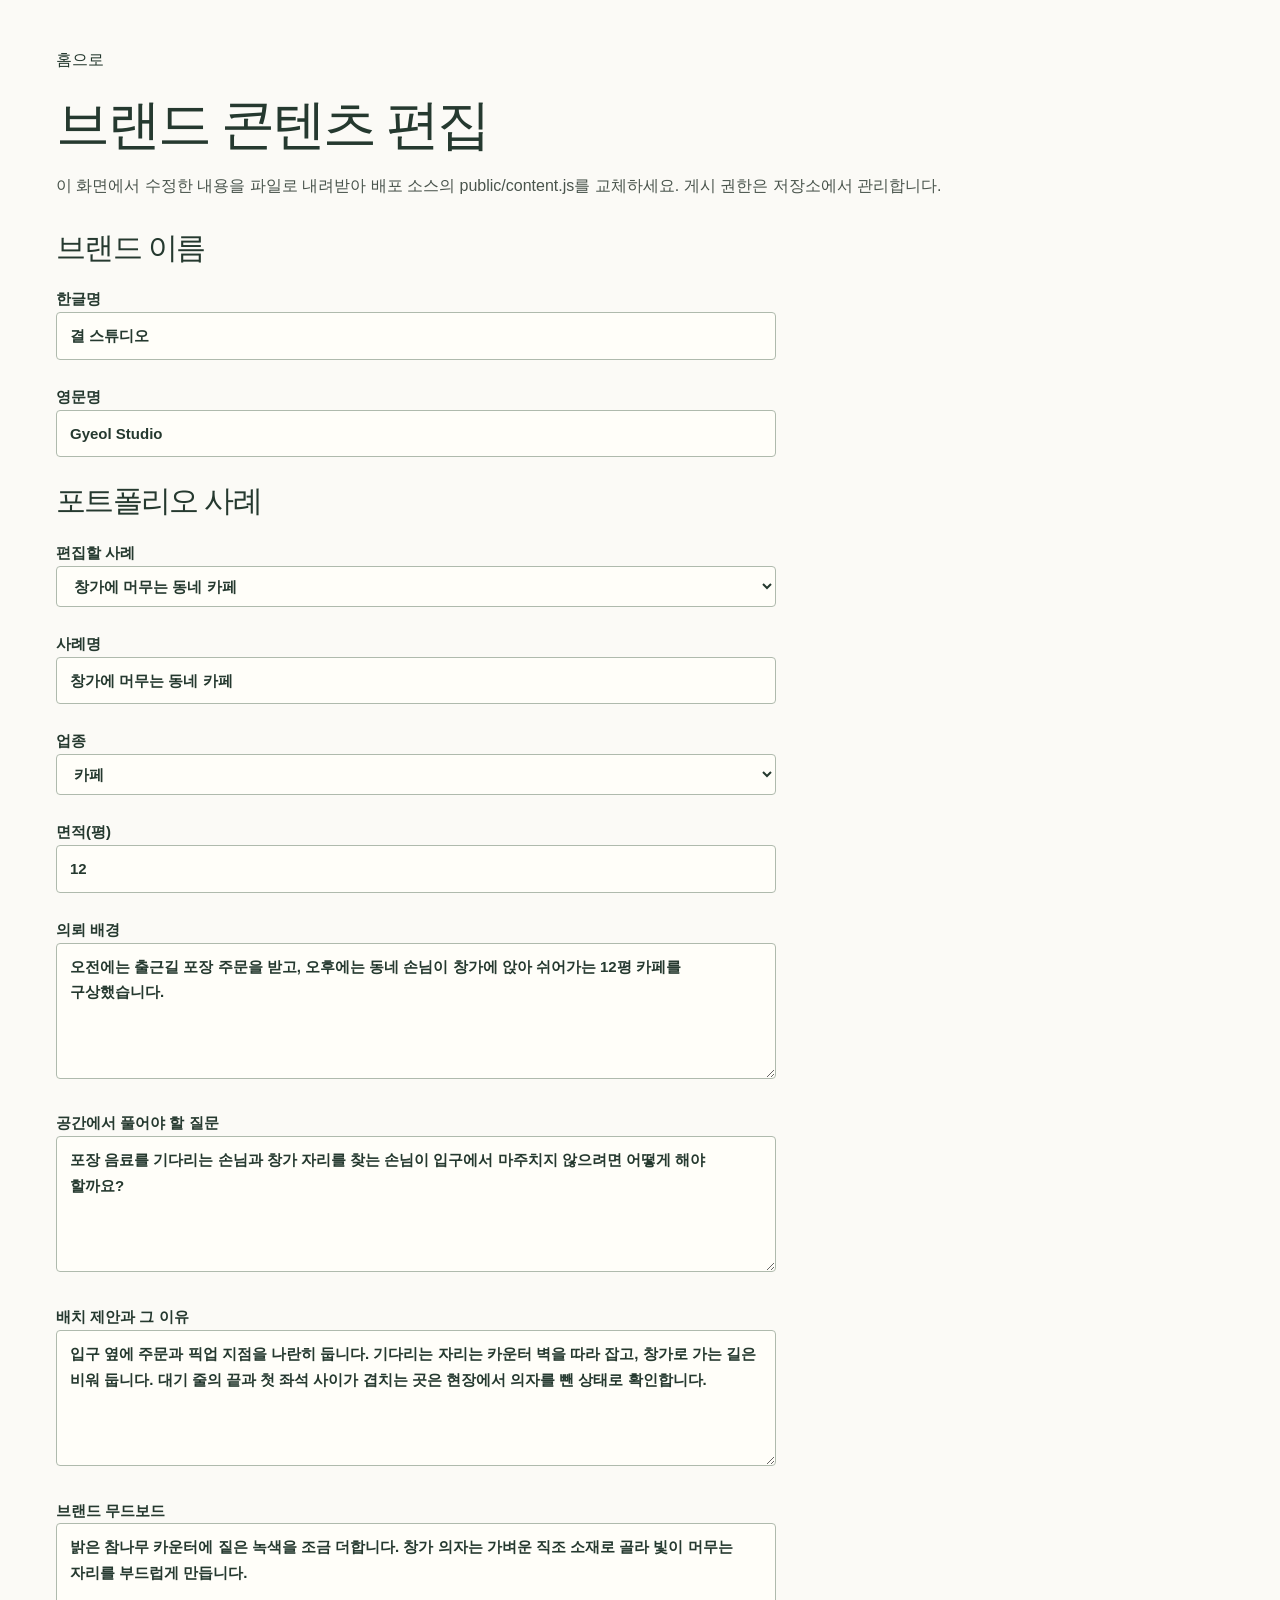
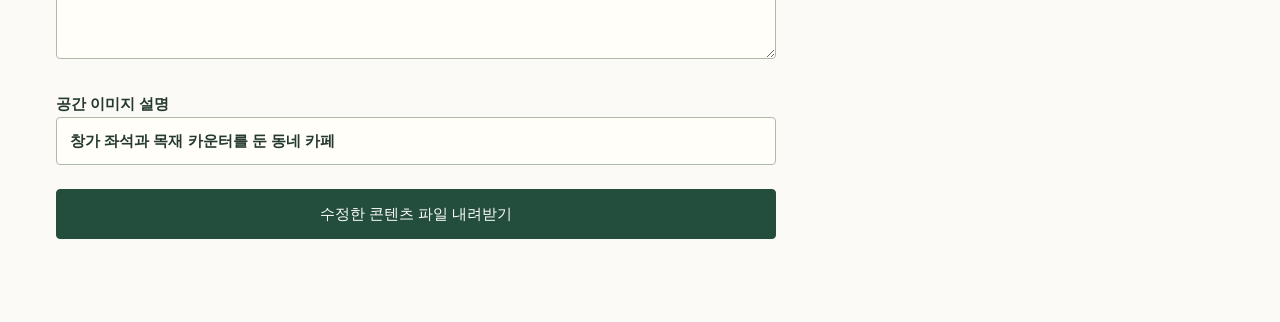
==== editor.html @ cd2ea23d "Publish Gyeol Studio portfolio and consultation preview" ====
<!doctype html><html lang="ko"><head><meta charset="utf-8"><meta name="viewport" content="width=device-width,initial-scale=1"><title>브랜드 콘텐츠 편집</title><link rel="stylesheet" href="style.css"><script defer src="content.js"></script><script defer src="editor.js"></script></head><body><main class="wrap sub"><a href="./">홈으로</a><h1>브랜드 콘텐츠 편집</h1><p>이 화면에서 수정한 내용을 파일로 내려받아 배포 소스의 public/content.js를 교체하세요. 게시 권한은 저장소에서 관리합니다.</p><form class="form fields"><h2>브랜드 이름</h2><label>한글명<input id="ko" required></label><label>영문명<input id="en" required></label><h2>포트폴리오 사례</h2><label>편집할 사례<select id="choice"></select></label><div id="entry" class="fields"></div><button class="btn primary">수정한 콘텐츠 파일 내려받기</button><p role="status"></p></form></main></body></html>
---- style.css ----
:root{--ink:#25392f;--green:#234d3c;--soft:#f7f7f1;--line:#d5dacd;--mute:#596459}*{box-sizing:border-box}body{margin:0;background:#fbfaf6;color:var(--ink);font:16px/1.72 'Apple SD Gothic Neo','Malgun Gothic',Arial,sans-serif;word-break:keep-all;-webkit-font-smoothing:antialiased}a{color:inherit;text-decoration:none}button,input,textarea,select{font:inherit}button,a,input,textarea,select{outline-offset:5px}button{cursor:pointer}img{display:block;width:100%;object-fit:cover}p,h1,h2,h3,figure{margin:0}h1,h2,h3{line-height:1.35;letter-spacing:-.055em}p{color:#49544c}header{border-bottom:1px solid var(--line);background:#fbfaf6}.wrap{width:min(100% - 112px,1440px);margin:auto}.bar,nav,.logo,.actions,.sectionhead,.meta,.caps,.filter,.chips{display:flex;align-items:center}.bar{height:82px;justify-content:space-between}.logo,footer strong,.english{font:normal 31px/1 Georgia,'Times New Roman',serif;letter-spacing:-1.4px}.logo{gap:12px}.mark{display:flex;align-items:flex-end;gap:2px;height:27px;transform:skewY(-13deg)}.mark b{width:7px;height:100%;background:#31533e}.mark b:nth-child(2){height:78%}.mark b:nth-child(3){height:56%}nav{gap:34px;font-size:15px}nav .navcta{border:1px solid #596c5e;padding:8px 22px;border-radius:4px}nav a[aria-current]{font-weight:bold}#menu{display:none}.hero{display:grid;grid-template-columns: .86fr 1.28fr;align-items:center;gap:4%;padding:49px 0 48px}.heroPhoto{position:relative}.heroPhoto img{height:clamp(360px,32vw,500px);border-radius:3px}.caps{gap:10px;color:var(--green);font-size:12px;font-weight:600;letter-spacing:.13em;text-transform:uppercase}.caps:before{content:'';width:29px;height:1px;background:#718572}.hero h1{font-size:clamp(42px,4.2vw,70px);font-weight:550;line-height:1.25;margin:25px 0 20px;letter-spacing:-.075em}.hero p{font-size:clamp(16px,1.3vw,21px);line-height:1.8;max-width:450px}.actions{gap:10px;flex-wrap:wrap;margin-top:28px}.btn{display:inline-flex;align-items:center;justify-content:center;padding:11px 22px;border-radius:4px;border:1px solid #9ca99c;font-size:15px;font-weight:550;background:transparent;color:var(--ink)}.btn.primary{background:var(--green);color:white;border-color:var(--green)}.btn:hover,.filter button:hover{box-shadow:inset 0 0 0 1px currentColor}.heroPhoto figcaption{position:absolute;bottom:14px;left:17px;font:italic 14px Georgia,serif;color:white;background:#18281d9c;padding:3px 9px;border-radius:2px}.projects{background:#f0f2e9;border-block:1px solid var(--line);padding:35px 0 51px}.sectionhead{justify-content:space-between;align-items:flex-end;gap:18px;margin-bottom:22px}.sectionhead h2,.banner h2,.sub h2{font-size:clamp(27px,2.35vw,39px);font-weight:550}.sectionhead .caps{margin-bottom:9px}.textlink{font-size:14px;border-bottom:1px solid #869687;padding-bottom:2px}.grid{display:grid;grid-template-columns:repeat(3,minmax(0,1fr));gap:24px}.photo{position:relative;overflow:hidden;border-radius:3px}.photo img{aspect-ratio:1.78;transition:transform .4s}.card:hover img{transform:scale(1.035)}.sample{position:absolute;top:12px;left:12px;background:#fafaf0ed;color:#384535;padding:3px 10px;border-radius:2px;font-size:12px}.cap{font-size:12px;color:#637060;margin-top:5px}.meta{gap:9px;font-size:13px;color:#586851;margin:10px 0 4px}.meta span+span:before{content:'·';margin-right:9px}.card h3{font-size:clamp(21px,1.7vw,29px);font-weight:550}.banner{padding:65px 0;display:flex;align-items:center;justify-content:space-between;gap:20px}footer{border-top:1px solid var(--line);padding:27px 0;color:#627064;font-size:13px}footer strong{font-size:23px;margin-right:24px;color:var(--ink)}.sub{padding:46px 0 65px}.sub h1{font-size:clamp(37px,4.2vw,62px);margin:14px 0 12px;font-weight:550}.intro{max-width:740px}.filter{gap:8px;flex-wrap:wrap;margin:30px 0}.filter button{background:none;color:var(--ink);border:1px solid var(--line);border-radius:30px;padding:7px 19px}.filter [aria-pressed=true]{background:var(--green);color:white}.subsection{padding:35px 0;border-top:1px solid var(--line);margin-top:28px}.tiles,.duo{display:grid;grid-template-columns:repeat(3,1fr);gap:20px;margin-top:20px}.tiles article{background:#eff1e9;padding:24px}.tiles h3,.duo h3{margin-bottom:10px;font-size:22px}.duo{grid-template-columns:1fr 1fr}.duo img{aspect-ratio:1.8}.detailhero{margin:25px 0 35px}.detailhero img{max-height:500px;aspect-ratio:2.6}.reading{max-width:900px;margin:auto}.reading section{padding:25px 0;border-top:1px solid var(--line)}.reading h2{font-size:25px;margin-bottom:10px}.board{margin:15px 0}.board img{max-height:420px;aspect-ratio:2}.chips{gap:20px;flex-wrap:wrap;margin-bottom:12px}.chips i{display:inline-block;width:24px;height:24px;vertical-align:middle;margin-right:6px;border-radius:50%;border:1px solid #0001}.steps{padding-left:1.5em}.steps li{padding:6px}.form{max-width:720px;margin:28px 0 0}.form label,.form legend{display:block;font-weight:600;font-size:15px;margin-bottom:6px}.form fieldset{padding:0;border:0;margin:0 0 20px}.form fieldset label{display:inline-flex;align-items:center;gap:6px;margin-right:18px}.fields{display:grid;gap:18px}.form input:not([type=radio]),.form select,.form textarea{width:100%;border:1px solid #afbaad;border-radius:4px;padding:10px 13px;background:#fffef9;color:var(--ink)}.form textarea{min-height:136px;resize:vertical}.form small,.note{display:block;color:var(--mute);font-size:14px}.note{padding:15px 20px;background:#eaf0e6;margin:18px 0}.form input[type=file]{margin-top:8px}.fileRow{display:flex;gap:12px;align-items:center;overflow-wrap:anywhere}.fileRow button{background:transparent;border:0;text-decoration:underline}.status{margin:14px 0}.skip{position:fixed;top:-100px;background:white;z-index:5}.skip:focus{top:0}main:focus{outline:none}.map{position:relative}.map span{position:absolute;background:#fcfbf1ed;padding:3px 8px;font-size:13px;border-radius:2px}.map span:nth-child(2){top:56%;left:18%}.map span:nth-child(3){top:66%;right:16%}
@media(max-width:950px){.wrap{width:calc(100% - 56px)}.hero{grid-template-columns:.9fr 1.1fr;gap:24px}.grid{gap:16px}.hero h1{font-size:42px}.heroPhoto img{height:360px}}
@media(max-width:720px){.wrap{width:calc(100% - 40px)}.bar{height:66px}.logo{font-size:27px}.mark{height:23px}#menu{display:block;color:var(--green);border:1px solid #a8b3a6;border-radius:4px;background:transparent;padding:5px 13px}header{position:relative;z-index:2}nav{display:none;position:absolute;top:65px;left:0;right:0;background:#fbfaf6;padding:15px 20px 20px;border-bottom:1px solid var(--line);gap:18px}nav.open{display:flex;justify-content:space-between}nav .navcta{padding:6px 12px}.hero{grid-template-columns:1fr;padding:34px 0 28px;gap:25px}.hero h1{margin:16px 0;font-size:clamp(38px,8vw,50px)}.actions{margin-top:20px}.heroPhoto img{height:auto;aspect-ratio:1.48}.projects{padding:25px 0 30px}.grid,.tiles,.duo{grid-template-columns:1fr;gap:25px}.photo img{aspect-ratio:1.75}.banner{align-items:flex-start;flex-direction:column;padding:38px 0}.sub{padding:28px 0 40px}.detailhero img{aspect-ratio:1.5}.card h3{font-size:24px}.board img{aspect-ratio:1.5}.sectionhead{margin-bottom:18px}.sectionhead .caps{margin-bottom:4px}footer strong{display:block;margin-bottom:10px}.form input,.form select{min-height:44px}}
@media(prefers-reduced-motion:reduce){*{transition:none!important}}
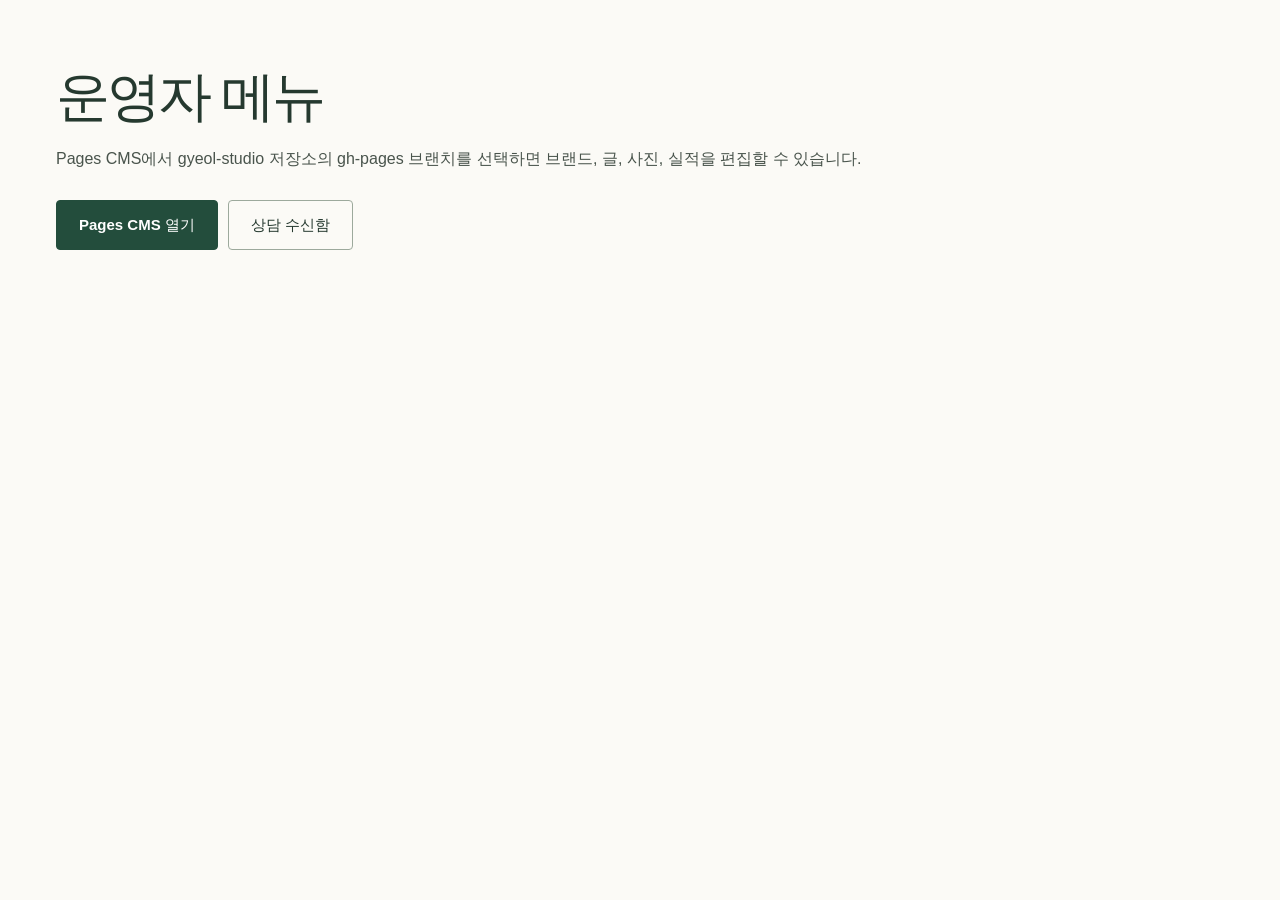
==== commit 1390ddc5: "Manage studio content with Pages CMS and connect private consultation intake" ====
--- a/editor.html
+++ b/editor.html
@@ -1 +1 @@
-<!doctype html><html lang="ko"><head><meta charset="utf-8"><meta name="viewport" content="width=device-width,initial-scale=1"><title>브랜드 콘텐츠 편집</title><link rel="stylesheet" href="style.css"><script defer src="content.js"></script><script defer src="editor.js"></script></head><body><main class="wrap sub"><a href="./">홈으로</a><h1>브랜드 콘텐츠 편집</h1><p>이 화면에서 수정한 내용을 파일로 내려받아 배포 소스의 public/content.js를 교체하세요. 게시 권한은 저장소에서 관리합니다.</p><form class="form fields"><h2>브랜드 이름</h2><label>한글명<input id="ko" required></label><label>영문명<input id="en" required></label><h2>포트폴리오 사례</h2><label>편집할 사례<select id="choice"></select></label><div id="entry" class="fields"></div><button class="btn primary">수정한 콘텐츠 파일 내려받기</button><p role="status"></p></form></main></body></html>
+<!doctype html><html lang="ko"><meta charset="utf-8"><meta name="viewport" content="width=device-width,initial-scale=1"><title>콘텐츠 관리</title><link rel="stylesheet" href="./style.css"><main class="wrap sub"><h1>운영자 메뉴</h1><p>Pages CMS에서 gyeol-studio 저장소의 gh-pages 브랜치를 선택하면 브랜드, 글, 사진, 실적을 편집할 수 있습니다.</p><div class="actions"><a class="btn primary" href="https://app.pagescms.org">Pages CMS 열기</a><a class="btn" href="https://gyeol-studio-spaces.piledmanta5.chatgpt.site/inbox">상담 수신함</a></div></main></html>
